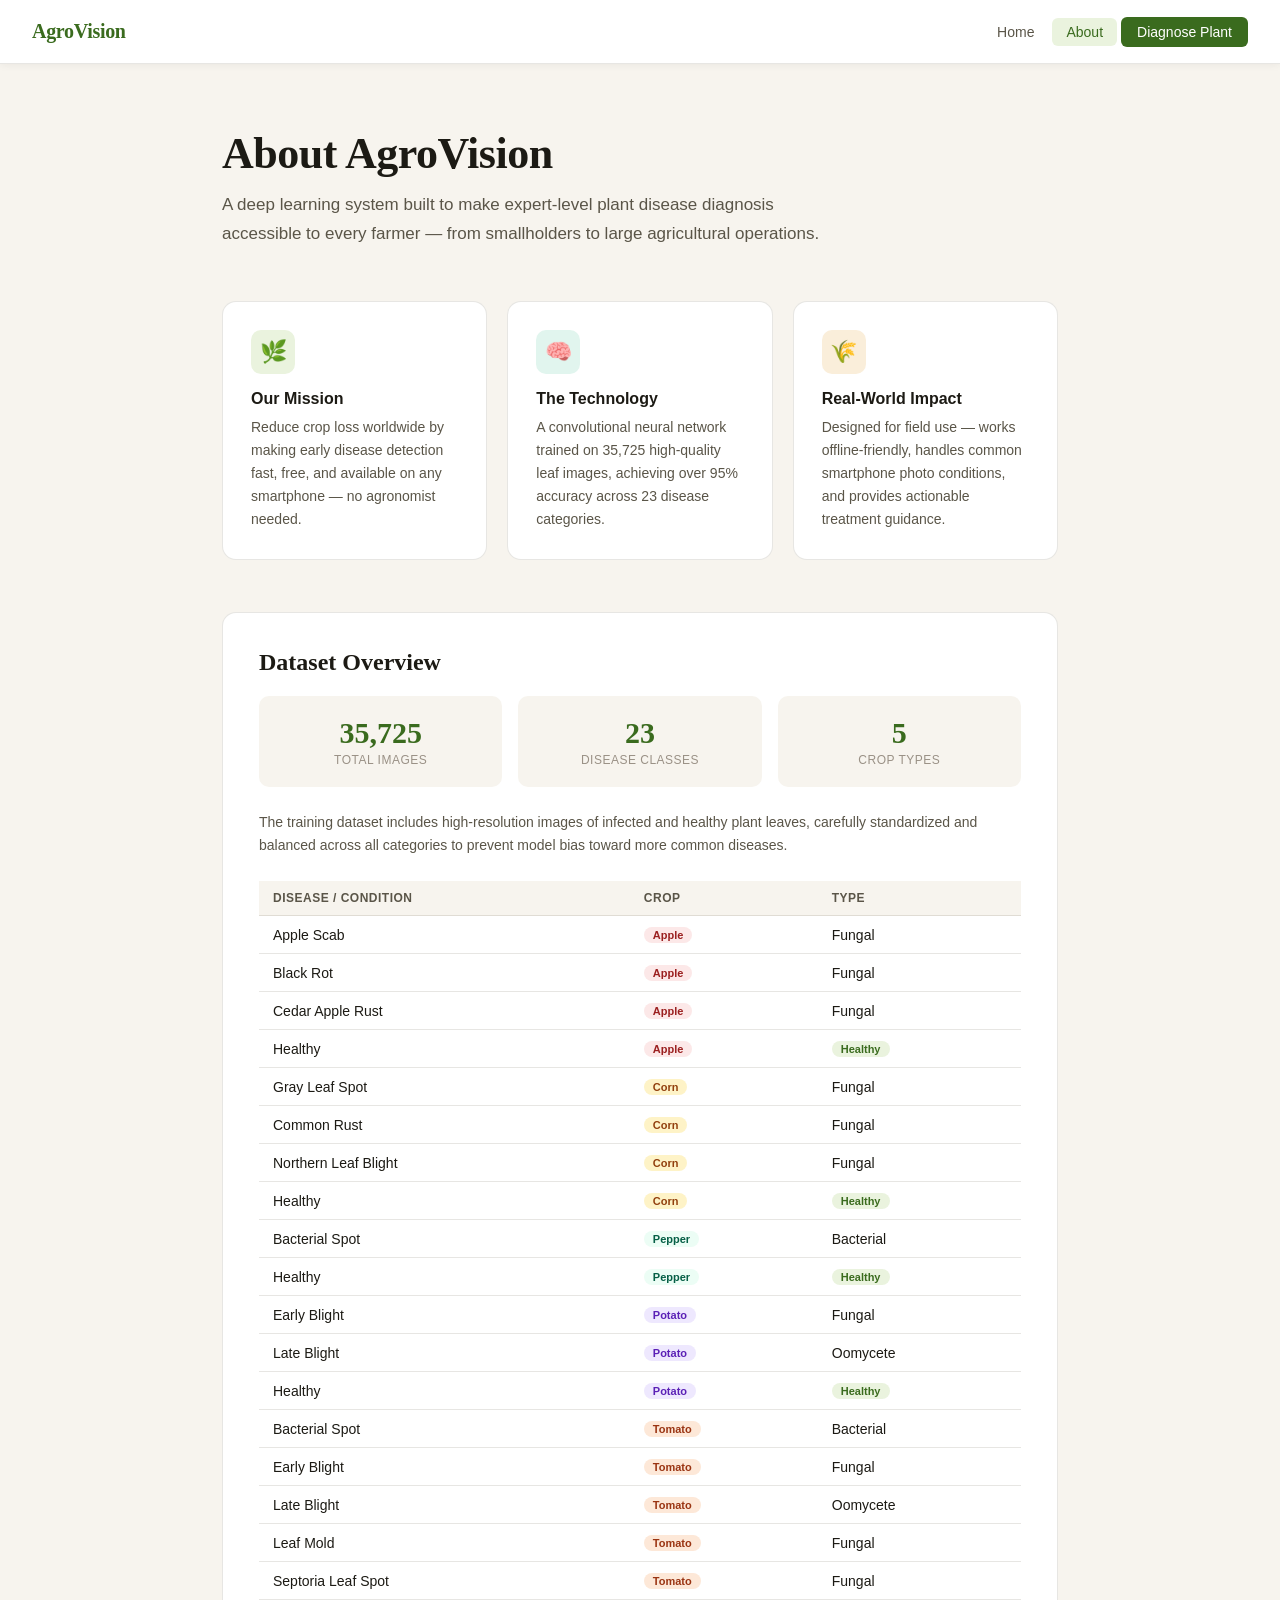
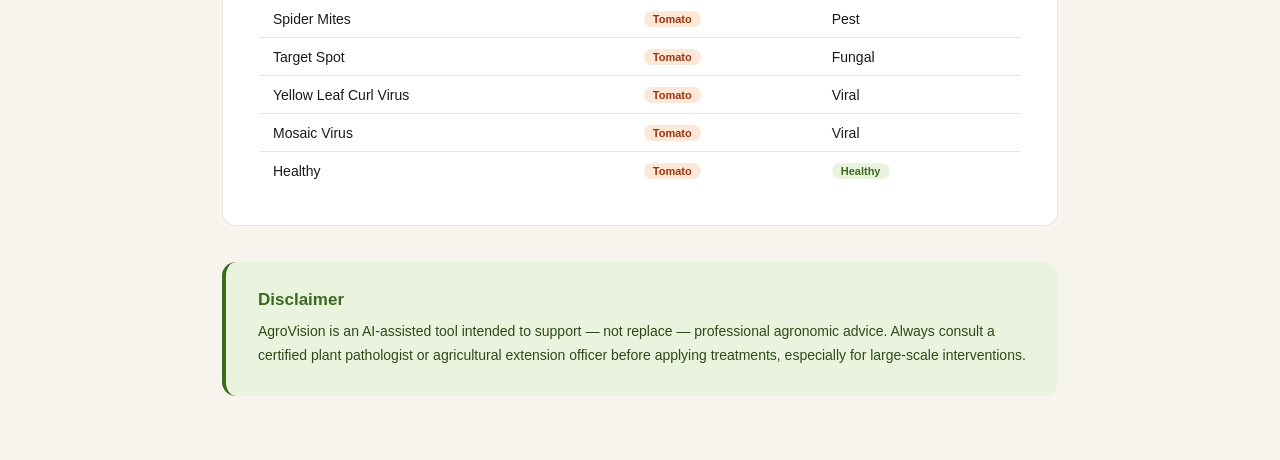
==== about.html @ 7ec57bdf "Add files via upload" ====
<!DOCTYPE html>
<html lang="en">
<head>
<meta charset="UTF-8">
<meta name="viewport" content="width=device-width, initial-scale=1.0">
<title>About - AgroVision</title>
<link rel="stylesheet" href="style.css">
</head>

<body>

<nav>
<a class="nav-brand" href="index.html">
<span class="brand-name">AgroVision</span>
</a>

<ul class="nav-links">
<li><a href="index.html">Home</a></li>
<li><a href="about.html" class="active">About</a></li>
<li><a href="diagnose.html" class="nav-cta">Diagnose Plant</a></li>
</ul>
</nav>

<div class="about-layout">
    <h1>About AgroVision</h1>
    <p>A deep learning system built to make expert-level plant disease diagnosis accessible to every farmer — from smallholders to large agricultural operations.</p>

    <div class="about-grid">
      <div class="about-card">
        <div class="about-card-icon" style="background:var(--leaf-light)">🌿</div>
        <h3>Our Mission</h3>
        <p>Reduce crop loss worldwide by making early disease detection fast, free, and available on any smartphone — no agronomist needed.</p>
      </div>
      <div class="about-card">
        <div class="about-card-icon" style="background:var(--teal-light)">🧠</div>
        <h3>The Technology</h3>
        <p>A convolutional neural network trained on 35,725 high-quality leaf images, achieving over 95% accuracy across 23 disease categories.</p>
      </div>
      <div class="about-card">
        <div class="about-card-icon" style="background:var(--amber-light)">🌾</div>
        <h3>Real-World Impact</h3>
        <p>Designed for field use — works offline-friendly, handles common smartphone photo conditions, and provides actionable treatment guidance.</p>
      </div>
    </div>

    <div class="dataset-section">
      <h2>Dataset Overview</h2>
      <div class="dataset-stats">
        <div class="ds-stat">
          <span class="ds-stat-num">35,725</span>
          <span class="ds-stat-label">Total Images</span>
        </div>
        <div class="ds-stat">
          <span class="ds-stat-num">23</span>
          <span class="ds-stat-label">Disease Classes</span>
        </div>
        <div class="ds-stat">
          <span class="ds-stat-num">5</span>
          <span class="ds-stat-label">Crop Types</span>
        </div>
      </div>
      <p style="font-size:14px;color:var(--ink2);margin-bottom:24px;font-weight:300;line-height:1.65">The training dataset includes high-resolution images of infected and healthy plant leaves, carefully standardized and balanced across all categories to prevent model bias toward more common diseases.</p>

      <table class="diseases-table">
        <thead>
          <tr>
            <th>Disease / Condition</th>
            <th>Crop</th>
            <th>Type</th>
          </tr>
        </thead>
        <tbody>
          <tr><td>Apple Scab</td><td><span class="crop-tag tag-apple">Apple</span></td><td>Fungal</td></tr>
          <tr><td>Black Rot</td><td><span class="crop-tag tag-apple">Apple</span></td><td>Fungal</td></tr>
          <tr><td>Cedar Apple Rust</td><td><span class="crop-tag tag-apple">Apple</span></td><td>Fungal</td></tr>
          <tr><td>Healthy</td><td><span class="crop-tag tag-apple">Apple</span></td><td><span class="crop-tag tag-healthy">Healthy</span></td></tr>
          <tr><td>Gray Leaf Spot</td><td><span class="crop-tag tag-corn">Corn</span></td><td>Fungal</td></tr>
          <tr><td>Common Rust</td><td><span class="crop-tag tag-corn">Corn</span></td><td>Fungal</td></tr>
          <tr><td>Northern Leaf Blight</td><td><span class="crop-tag tag-corn">Corn</span></td><td>Fungal</td></tr>
          <tr><td>Healthy</td><td><span class="crop-tag tag-corn">Corn</span></td><td><span class="crop-tag tag-healthy">Healthy</span></td></tr>
          <tr><td>Bacterial Spot</td><td><span class="crop-tag tag-pepper">Pepper</span></td><td>Bacterial</td></tr>
          <tr><td>Healthy</td><td><span class="crop-tag tag-pepper">Pepper</span></td><td><span class="crop-tag tag-healthy">Healthy</span></td></tr>
          <tr><td>Early Blight</td><td><span class="crop-tag tag-potato">Potato</span></td><td>Fungal</td></tr>
          <tr><td>Late Blight</td><td><span class="crop-tag tag-potato">Potato</span></td><td>Oomycete</td></tr>
          <tr><td>Healthy</td><td><span class="crop-tag tag-potato">Potato</span></td><td><span class="crop-tag tag-healthy">Healthy</span></td></tr>
          <tr><td>Bacterial Spot</td><td><span class="crop-tag tag-tomato">Tomato</span></td><td>Bacterial</td></tr>
          <tr><td>Early Blight</td><td><span class="crop-tag tag-tomato">Tomato</span></td><td>Fungal</td></tr>
          <tr><td>Late Blight</td><td><span class="crop-tag tag-tomato">Tomato</span></td><td>Oomycete</td></tr>
          <tr><td>Leaf Mold</td><td><span class="crop-tag tag-tomato">Tomato</span></td><td>Fungal</td></tr>
          <tr><td>Septoria Leaf Spot</td><td><span class="crop-tag tag-tomato">Tomato</span></td><td>Fungal</td></tr>
          <tr><td>Spider Mites</td><td><span class="crop-tag tag-tomato">Tomato</span></td><td>Pest</td></tr>
          <tr><td>Target Spot</td><td><span class="crop-tag tag-tomato">Tomato</span></td><td>Fungal</td></tr>
          <tr><td>Yellow Leaf Curl Virus</td><td><span class="crop-tag tag-tomato">Tomato</span></td><td>Viral</td></tr>
          <tr><td>Mosaic Virus</td><td><span class="crop-tag tag-tomato">Tomato</span></td><td>Viral</td></tr>
          <tr><td>Healthy</td><td><span class="crop-tag tag-tomato">Tomato</span></td><td><span class="crop-tag tag-healthy">Healthy</span></td></tr>
        </tbody>
      </table>
    </div>

    <div style="background:var(--leaf-light);border-radius:var(--radius);padding:28px 32px;border-left:4px solid var(--leaf)">
      <h3 style="font-size:17px;font-weight:600;color:var(--leaf);margin-bottom:10px">Disclaimer</h3>
      <p style="font-size:14px;color:#2d4a18;line-height:1.7;font-weight:300">AgroVision is an AI-assisted tool intended to support — not replace — professional agronomic advice. Always consult a certified plant pathologist or agricultural extension officer before applying treatments, especially for large-scale interventions.</p>
    </div>
  </div>
</div>

<script src="script.js"></script>

</body>
</html>
---- style.css ----
:root {
    --bg: #F7F4EE;
    --bg2: #EFEBE1;
    --card: #FFFFFF;
    --ink: #1C1A14;
    --ink2: #5A5548;
    --ink3: #9A9186;
    --leaf: #3A6B1E;
    --leaf-light: #EAF3DE;
    --leaf-mid: #639922;
    --amber: #BA7517;
    --amber-light: #FAEEDA;
    --red: #A32D2D;
    --red-light: #FCEBEB;
    --teal: #0F6E56;
    --teal-light: #E1F5EE;
    --border: rgba(60,50,30,0.12);
    --border-strong: rgba(60,50,30,0.22);
    --radius: 14px;
    --radius-sm: 8px;
    --shadow: 0 2px 16px rgba(30,25,10,0.08);
    --shadow-md: 0 6px 32px rgba(30,25,10,0.12);
  }

  * { box-sizing: border-box; margin: 0; padding: 0; }

  body {
    font-family: 'DM Sans', sans-serif;
    background: var(--bg);
    color: var(--ink);
    min-height: 100vh;
    font-size: 15px;
  }

  /* ── NAV ── */
  nav {
    background: var(--card);
    border-bottom: 1px solid var(--border);
    padding: 0 2rem;
    display: flex;
    align-items: center;
    justify-content: space-between;
    height: 64px;
    position: sticky;
    top: 0;
    z-index: 100;
    box-shadow: 0 1px 8px rgba(30,25,10,0.06);
  }

  .nav-brand {
    display: flex;
    align-items: center;
    gap: 10px;
    text-decoration: none;
  }

  .nav-logo {
    width: 34px;
    height: 34px;
    background: var(--leaf);
    border-radius: 8px;
    display: flex;
    align-items: center;
    justify-content: center;
  }

  .nav-logo svg { width: 20px; height: 20px; fill: #fff; }

  .brand-name {
    font-family: 'Playfair Display', serif;
    font-size: 20px;
    font-weight: 700;
    color: var(--leaf);
    letter-spacing: -0.3px;
  }

  .nav-links {
    display: flex;
    gap: 4px;
    list-style: none;
  }

  .nav-links a {
    text-decoration: none;
    color: var(--ink2);
    font-size: 14px;
    font-weight: 500;
    padding: 6px 14px;
    border-radius: 6px;
    transition: all 0.15s;
  }

  .nav-links a:hover { background: var(--bg); color: var(--ink); }
  .nav-links a.active { background: var(--leaf-light); color: var(--leaf); }

  .nav-cta {
    background: var(--leaf);
    color: #fff !important;
    border-radius: 7px;
    padding: 7px 16px !important;
  }

  .nav-cta.active{
background: var(--leaf);
color: #fff !important;
}

  .nav-cta:hover { background: #2d5518 !important; color: #fff !important; }

 

  /* ── HERO ── */
  .hero {
    background: var(--card);
    border-bottom: 1px solid var(--border);
    padding: 80px 2rem 72px;
    text-align: center;
    position: relative;
    overflow: hidden;
  }

  .hero-grain {
    position: absolute;
    inset: 0;
    background-image: url("data:image/svg+xml,%3Csvg viewBox='0 0 256 256' xmlns='http://www.w3.org/2000/svg'%3E%3Cfilter id='n'%3E%3CfeTurbulence type='fractalNoise' baseFrequency='0.9' numOctaves='4' stitchTiles='stitch'/%3E%3C/filter%3E%3Crect width='100%25' height='100%25' filter='url(%23n)' opacity='0.03'/%3E%3C/svg%3E");
    background-size: 200px;
    pointer-events: none;
    opacity: 0.5;
  }

  .hero-badge {
    display: inline-flex;
    align-items: center;
    gap: 6px;
    background: var(--leaf-light);
    color: var(--leaf);
    font-size: 12px;
    font-weight: 600;
    padding: 4px 12px;
    border-radius: 20px;
    margin-bottom: 24px;
    letter-spacing: 0.5px;
    text-transform: uppercase;
  }

  .hero-badge::before {
    content: '';
    width: 6px; height: 6px;
    background: var(--leaf-mid);
    border-radius: 50%;
    animation: pulse 2s infinite;
  }

  @keyframes pulse { 0%,100%{opacity:1;transform:scale(1)} 50%{opacity:0.5;transform:scale(0.8)} }

  .hero h1 {
    font-family: 'Playfair Display', serif;
    font-size: clamp(36px, 5vw, 60px);
    font-weight: 700;
    color: var(--ink);
    line-height: 1.1;
    margin-bottom: 20px;
    letter-spacing: -1px;
  }

  .hero h1 em {
    color: var(--leaf);
    font-style: normal;
  }

  .hero p {
    font-size: 17px;
    color: var(--ink2);
    max-width: 520px;
    margin: 0 auto 40px;
    line-height: 1.7;
    font-weight: 300;
  }

  .hero-actions {
    display: flex;
    gap: 12px;
    justify-content: center;
    flex-wrap: wrap;
  }

  .btn-primary {
    background: var(--leaf);
    color: #fff;
    border: none;
    padding: 14px 28px;
    border-radius: 8px;
    font-size: 15px;
    font-weight: 600;
    cursor: pointer;
    transition: all 0.2s;
    font-family: inherit;
    display: inline-flex;
    align-items: center;
    gap: 8px;
  }

  .btn-primary:hover { background: #2d5518; transform: translateY(-1px); box-shadow: 0 4px 16px rgba(58,107,30,0.3); }

  .btn-secondary {
    background: transparent;
    color: var(--ink);
    border: 1.5px solid var(--border-strong);
    padding: 13px 24px;
    border-radius: 8px;
    font-size: 15px;
    font-weight: 500;
    cursor: pointer;
    transition: all 0.2s;
    font-family: inherit;
  }

  .btn-secondary:hover { background: var(--bg); border-color: var(--ink3); }

  /* ── STATS BAR ── */
  .stats-bar {
    background: var(--leaf);
    color: #fff;
    padding: 20px 2rem;
    display: flex;
    justify-content: center;
    gap: 60px;
    flex-wrap: wrap;
  }

  .stat-item { text-align: center; }
  .stat-num { font-family: 'Playfair Display', serif; font-size: 28px; font-weight: 700; display: block; }
  .stat-label { font-size: 12px; opacity: 0.7; text-transform: uppercase; letter-spacing: 0.5px; margin-top: 2px; }

  /* ── HOW IT WORKS ── */
  .section {
    padding: 72px 2rem;
    max-width: 1100px;
    margin: 0 auto;
  }

  .section-header {
    text-align: center;
    margin-bottom: 52px;
  }

  .section-tag {
    font-size: 12px;
    font-weight: 600;
    color: var(--leaf);
    text-transform: uppercase;
    letter-spacing: 1px;
    margin-bottom: 10px;
  }

  .section-header h2 {
    font-family: 'Playfair Display', serif;
    font-size: clamp(28px, 4vw, 40px);
    font-weight: 700;
    color: var(--ink);
    letter-spacing: -0.5px;
    margin-bottom: 12px;
  }

  .section-header p {
    color: var(--ink2);
    font-size: 16px;
    font-weight: 300;
    max-width: 460px;
    margin: 0 auto;
    line-height: 1.7;
  }

  .steps-grid {
    display: grid;
    grid-template-columns: repeat(auto-fit, minmax(240px, 1fr));
    gap: 24px;
  }

  .step-card {
    background: var(--card);
    border: 1px solid var(--border);
    border-radius: var(--radius);
    padding: 32px 28px;
    position: relative;
    transition: transform 0.2s, box-shadow 0.2s;
  }

  .step-card:hover { transform: translateY(-3px); box-shadow: var(--shadow-md); }

  .step-num {
    width: 40px;
    height: 40px;
    background: var(--leaf-light);
    border-radius: 10px;
    display: flex;
    align-items: center;
    justify-content: center;
    font-family: 'Playfair Display', serif;
    font-size: 18px;
    font-weight: 700;
    color: var(--leaf);
    margin-bottom: 20px;
  }

  .step-icon {
    width: 48px;
    height: 48px;
    margin-bottom: 16px;
    color: var(--leaf);
  }

  .step-card h3 {
    font-size: 17px;
    font-weight: 600;
    color: var(--ink);
    margin-bottom: 8px;
  }

  .step-card p {
    font-size: 14px;
    color: var(--ink2);
    line-height: 1.65;
    font-weight: 300;
  }

  /* ── SUPPORTED CROPS ── */
  .crops-section {
    background: var(--card);
    padding: 64px 2rem;
    border-top: 1px solid var(--border);
    border-bottom: 1px solid var(--border);
  }

  .crops-grid {
    display: flex;
    justify-content: center;
    gap: 20px;
    flex-wrap: wrap;
    max-width: 900px;
    margin: 0 auto;
  }

  .crop-chip {
    display: flex;
    align-items: center;
    gap: 10px;
    background: var(--bg);
    border: 1.5px solid var(--border);
    border-radius: 40px;
    padding: 10px 20px;
    font-size: 14px;
    font-weight: 500;
    color: var(--ink);
    transition: all 0.2s;
    cursor: pointer;
  }

  .crop-chip:hover { background: var(--leaf-light); border-color: var(--leaf); color: var(--leaf); }
  .crop-chip span { font-size: 22px; }

  /* ── DIAGNOSE PAGE ── */
  .diagnose-layout {
    display: grid;
    grid-template-columns: 1fr 1fr;
    gap: 28px;
    max-width: 1080px;
    margin: 0 auto;
    padding: 48px 2rem;
  }

  @media (max-width: 768px) {
    .diagnose-layout { grid-template-columns: 1fr; }
    nav { padding: 0 1rem; }
    .stats-bar { gap: 32px; }
  }

  .upload-card {
    background: var(--card);
    border: 1px solid var(--border);
    border-radius: var(--radius);
    padding: 32px;
    box-shadow: var(--shadow);
  }

  .upload-card h2 {
    font-family: 'Playfair Display', serif;
    font-size: 22px;
    font-weight: 600;
    color: var(--ink);
    margin-bottom: 6px;
  }

  .upload-card > p {
    font-size: 14px;
    color: var(--ink2);
    margin-bottom: 28px;
    font-weight: 300;
  }

  .drop-zone {
    border: 2px dashed var(--border-strong);
    border-radius: 12px;
    padding: 48px 24px;
    text-align: center;
    cursor: pointer;
    transition: all 0.2s;
    background: var(--bg);
    position: relative;
  }

  .drop-zone:hover, .drop-zone.dragging {
    border-color: var(--leaf);
    background: var(--leaf-light);
  }

  .drop-zone-icon {
    width: 56px;
    height: 56px;
    background: var(--leaf-light);
    border-radius: 12px;
    display: flex;
    align-items: center;
    justify-content: center;
    margin: 0 auto 16px;
    color: var(--leaf);
  }

  .drop-zone-icon svg { width: 28px; height: 28px; }

  .drop-zone h3 {
    font-size: 16px;
    font-weight: 600;
    color: var(--ink);
    margin-bottom: 6px;
  }

  .drop-zone p {
    font-size: 13px;
    color: var(--ink3);
    font-weight: 300;
  }

  .drop-zone p strong { color: var(--leaf); font-weight: 600; }

  #fileInput { display: none; }

  .preview-area {
    display: none;
    margin-top: 20px;
    border-radius: 10px;
    overflow: hidden;
    position: relative;
  }

  .preview-area img {
    width: 100%;
    display: block;
    border-radius: 10px;
    max-height: 280px;
    object-fit: cover;
  }

  .preview-remove {
    position: absolute;
    top: 10px;
    right: 10px;
    background: rgba(0,0,0,0.6);
    color: #fff;
    border: none;
    border-radius: 6px;
    padding: 6px 10px;
    font-size: 12px;
    cursor: pointer;
    font-family: inherit;
  }

  .tips-list {
    margin-top: 24px;
    background: var(--amber-light);
    border-radius: 10px;
    padding: 16px 20px;
    border-left: 3px solid var(--amber);
  }

  .tips-list h4 {
    font-size: 13px;
    font-weight: 600;
    color: var(--amber);
    margin-bottom: 10px;
    text-transform: uppercase;
    letter-spacing: 0.5px;
  }

  .tips-list ul {
    list-style: none;
    display: flex;
    flex-direction: column;
    gap: 6px;
  }

  .tips-list li {
    font-size: 13px;
    color: #6B4F1A;
    font-weight: 400;
    display: flex;
    align-items: flex-start;
    gap: 8px;
  }

  .tips-list li::before {
    content: '✓';
    color: var(--amber);
    font-weight: 700;
    flex-shrink: 0;
    margin-top: 1px;
  }

  .analyze-btn {
    width: 100%;
    margin-top: 20px;
    background: var(--leaf);
    color: #fff;
    border: none;
    padding: 16px;
    border-radius: 10px;
    font-size: 16px;
    font-weight: 600;
    cursor: pointer;
    transition: all 0.2s;
    font-family: inherit;
    display: flex;
    align-items: center;
    justify-content: center;
    gap: 10px;
  }

  .analyze-btn:hover:not(:disabled) { background: #2d5518; }
  .analyze-btn:disabled { opacity: 0.45; cursor: not-allowed; }

  /* ── RESULTS PANEL ── */
  .results-card {
    background: var(--card);
    border: 1px solid var(--border);
    border-radius: var(--radius);
    padding: 32px;
    box-shadow: var(--shadow);
    display: flex;
    flex-direction: column;
    gap: 24px;
  }

  .results-placeholder {
    display: flex;
    flex-direction: column;
    align-items: center;
    justify-content: center;
    min-height: 380px;
    text-align: center;
    color: var(--ink3);
  }

  .results-placeholder svg { width: 60px; height: 60px; opacity: 0.3; margin-bottom: 16px; }
  .results-placeholder h3 { font-size: 16px; font-weight: 500; margin-bottom: 6px; color: var(--ink2); }
  .results-placeholder p { font-size: 13px; font-weight: 300; }

  .loading-state {
    display: none;
    flex-direction: column;
    align-items: center;
    justify-content: center;
    min-height: 380px;
    gap: 20px;
  }

  .spinner {
    width: 52px;
    height: 52px;
    border: 3px solid var(--border);
    border-top-color: var(--leaf);
    border-radius: 50%;
    animation: spin 0.9s linear infinite;
  }

  @keyframes spin { to { transform: rotate(360deg); } }

  .loading-text { font-size: 15px; color: var(--ink2); font-weight: 400; }
  .loading-sub { font-size: 13px; color: var(--ink3); font-weight: 300; }

  .result-content { display: none; }

  /* Disease result cards */
  .disease-header {
    display: flex;
    align-items: flex-start;
    gap: 16px;
    padding-bottom: 20px;
    border-bottom: 1px solid var(--border);
  }

  .disease-icon {
    width: 52px;
    height: 52px;
    border-radius: 12px;
    display: flex;
    align-items: center;
    justify-content: center;
    flex-shrink: 0;
    font-size: 24px;
  }

  .severity-high .disease-icon { background: var(--red-light); }
  .severity-medium .disease-icon { background: var(--amber-light); }
  .severity-low .disease-icon { background: var(--leaf-light); }

  .disease-title h3 {
    font-family: 'Playfair Display', serif;
    font-size: 20px;
    font-weight: 600;
    color: var(--ink);
    margin-bottom: 6px;
  }

  .severity-badge {
    display: inline-flex;
    align-items: center;
    gap: 5px;
    padding: 3px 10px;
    border-radius: 20px;
    font-size: 11px;
    font-weight: 600;
    text-transform: uppercase;
    letter-spacing: 0.5px;
  }

  .badge-red { background: var(--red-light); color: var(--red); }
  .badge-amber { background: var(--amber-light); color: var(--amber); }
  .badge-green { background: var(--leaf-light); color: var(--leaf); }

  /* Confidence meter */
  .confidence-section label {
    font-size: 12px;
    font-weight: 600;
    color: var(--ink3);
    text-transform: uppercase;
    letter-spacing: 0.5px;
    display: flex;
    justify-content: space-between;
    margin-bottom: 8px;
  }

  .confidence-section label span {
    font-size: 15px;
    font-weight: 700;
    color: var(--leaf);
    text-transform: none;
    letter-spacing: 0;
  }

  .confidence-bar {
    height: 8px;
    background: var(--bg2);
    border-radius: 10px;
    overflow: hidden;
  }

  .confidence-fill {
    height: 100%;
    background: var(--leaf);
    border-radius: 10px;
    transition: width 0.8s cubic-bezier(0.4,0,0.2,1);
  }

  /* Top predictions */
  .predictions-list {
    display: flex;
    flex-direction: column;
    gap: 10px;
  }

  .prediction-item {
    display: flex;
    align-items: center;
    gap: 12px;
  }

  .prediction-label {
    font-size: 13px;
    color: var(--ink2);
    width: 180px;
    flex-shrink: 0;
    font-weight: 400;
  }

  .prediction-bar-wrap {
    flex: 1;
    height: 6px;
    background: var(--bg2);
    border-radius: 10px;
    overflow: hidden;
  }

  .prediction-bar { height: 100%; border-radius: 10px; background: var(--border-strong); }
  .prediction-bar.top { background: var(--leaf); }

  .prediction-pct {
    font-size: 12px;
    font-weight: 600;
    color: var(--ink3);
    min-width: 36px;
    text-align: right;
  }

  /* Treatment section */
  .treatment-tabs {
    display: flex;
    gap: 4px;
    border-bottom: 1px solid var(--border);
    padding-bottom: 0;
    margin-bottom: 16px;
  }

  .tab-btn {
    padding: 8px 16px;
    border: none;
    background: none;
    font-family: inherit;
    font-size: 13px;
    font-weight: 500;
    color: var(--ink3);
    cursor: pointer;
    border-bottom: 2px solid transparent;
    margin-bottom: -1px;
    transition: all 0.15s;
  }

  .tab-btn.active { color: var(--leaf); border-bottom-color: var(--leaf); }
  .tab-btn:hover { color: var(--ink); }

  .tab-panel { display: none; }
  .tab-panel.active { display: block; }

  .treatment-item {
    display: flex;
    gap: 12px;
    padding: 12px 0;
    border-bottom: 1px solid var(--border);
  }

  .treatment-item:last-child { border-bottom: none; }

  .treatment-num {
    width: 24px;
    height: 24px;
    background: var(--leaf-light);
    color: var(--leaf);
    border-radius: 50%;
    display: flex;
    align-items: center;
    justify-content: center;
    font-size: 12px;
    font-weight: 700;
    flex-shrink: 0;
    margin-top: 1px;
  }

  .treatment-item p {
    font-size: 13px;
    color: var(--ink2);
    line-height: 1.6;
    font-weight: 300;
  }

  .treatment-item strong { color: var(--ink); font-weight: 500; }

  /* Action buttons */
  .result-actions {
    display: flex;
    gap: 10px;
  }

  .action-btn {
    flex: 1;
    padding: 11px;
    border-radius: 8px;
    font-family: inherit;
    font-size: 13px;
    font-weight: 600;
    cursor: pointer;
    transition: all 0.15s;
    display: flex;
    align-items: center;
    justify-content: center;
    gap: 6px;
  }

  .action-btn-primary { background: var(--leaf); color: #fff; border: none; }
  .action-btn-primary:hover { background: #2d5518; }
  .action-btn-outline { background: transparent; color: var(--ink2); border: 1.5px solid var(--border-strong); }
  .action-btn-outline:hover { background: var(--bg); color: var(--ink); }

  /* ── ABOUT PAGE ── */
  .about-layout {
    max-width: 900px;
    margin: 0 auto;
    padding: 64px 2rem;
  }

  .about-layout h1 {
    font-family: 'Playfair Display', serif;
    font-size: clamp(28px, 4vw, 44px);
    font-weight: 700;
    color: var(--ink);
    margin-bottom: 12px;
    letter-spacing: -0.5px;
  }

  .about-layout > p {
    font-size: 17px;
    color: var(--ink2);
    margin-bottom: 52px;
    font-weight: 300;
    line-height: 1.7;
    max-width: 600px;
  }

  .about-grid {
    display: grid;
    grid-template-columns: repeat(auto-fit, minmax(240px, 1fr));
    gap: 20px;
    margin-bottom: 52px;
  }

  .about-card {
    background: var(--card);
    border: 1px solid var(--border);
    border-radius: var(--radius);
    padding: 28px;
  }

  .about-card-icon {
    width: 44px;
    height: 44px;
    border-radius: 10px;
    margin-bottom: 16px;
    display: flex;
    align-items: center;
    justify-content: center;
    font-size: 22px;
  }

  .about-card h3 {
    font-size: 16px;
    font-weight: 600;
    color: var(--ink);
    margin-bottom: 8px;
  }

  .about-card p {
    font-size: 14px;
    color: var(--ink2);
    line-height: 1.65;
    font-weight: 300;
  }

  .dataset-section {
    background: var(--card);
    border: 1px solid var(--border);
    border-radius: var(--radius);
    padding: 36px;
    margin-bottom: 36px;
  }

  .dataset-section h2 {
    font-family: 'Playfair Display', serif;
    font-size: 24px;
    font-weight: 600;
    color: var(--ink);
    margin-bottom: 20px;
  }

  .dataset-stats {
    display: grid;
    grid-template-columns: repeat(3, 1fr);
    gap: 16px;
    margin-bottom: 24px;
  }

  .ds-stat {
    background: var(--bg);
    border-radius: 10px;
    padding: 20px;
    text-align: center;
  }

  .ds-stat-num {
    font-family: 'Playfair Display', serif;
    font-size: 30px;
    font-weight: 700;
    color: var(--leaf);
    display: block;
  }

  .ds-stat-label {
    font-size: 12px;
    color: var(--ink3);
    text-transform: uppercase;
    letter-spacing: 0.5px;
    margin-top: 4px;
    font-weight: 400;
  }

  .diseases-table {
    width: 100%;
    border-collapse: collapse;
    font-size: 14px;
  }

  .diseases-table th {
    text-align: left;
    padding: 10px 14px;
    background: var(--bg);
    color: var(--ink2);
    font-size: 12px;
    font-weight: 600;
    text-transform: uppercase;
    letter-spacing: 0.5px;
    border-bottom: 1px solid var(--border);
  }

  .diseases-table td {
    padding: 10px 14px;
    border-bottom: 1px solid var(--border);
    color: var(--ink);
  }

  .diseases-table tr:last-child td { border-bottom: none; }
  .diseases-table tr:hover td { background: var(--bg); }

  .crop-tag {
    display: inline-block;
    padding: 2px 9px;
    border-radius: 20px;
    font-size: 11px;
    font-weight: 600;
  }

  .tag-apple { background: #FCE8E8; color: #9B2020; }
  .tag-corn { background: #FEF3C7; color: #92400E; }
  .tag-tomato { background: #FDE8D8; color: #9A3412; }
  .tag-potato { background: #EEE8FE; color: #5B21B6; }
  .tag-pepper { background: #ECFDF5; color: #065F46; }
  .tag-healthy { background: var(--leaf-light); color: var(--leaf); }

  /* ── FOOTER ── */
  footer {
    background: var(--ink);
    color: rgba(255,255,255,0.5);
    padding: 48px 2rem 32px;
    text-align: center;
    font-size: 13px;
    font-weight: 300;
  }

  footer .footer-brand {
    font-family: 'Playfair Display', serif;
    font-size: 22px;
    font-weight: 700;
    color: #fff;
    margin-bottom: 12px;
  }

  footer p { line-height: 1.7; margin-bottom: 24px; }

  footer .footer-links {
    display: flex;
    justify-content: center;
    gap: 24px;
    list-style: none;
    margin-bottom: 32px;
  }

  footer .footer-links a { color: rgba(255,255,255,0.5); text-decoration: none; transition: color 0.15s; }
  footer .footer-links a:hover { color: #fff; }

  footer .footer-bottom { border-top: 1px solid rgba(255,255,255,0.1); padding-top: 24px; }

  /* Responsive */
  @media (max-width: 600px) {
    .dataset-stats { grid-template-columns: 1fr 1fr; }
    .hero h1 { letter-spacing: -0.5px; }
    .stats-bar { padding: 20px 1rem; gap: 20px; }
    .stat-num { font-size: 22px; }
  }

/* ===== MOBILE NAVBAR FIX ===== */
@media (max-width: 768px) {

  nav {
    height: auto;
    padding: 10px 12px;
    flex-wrap: wrap;
    gap: 8px;
  }

  .nav-brand {
    flex: 1;
  }

  .nav-links {
    width: 100%;
    justify-content: space-between;
    gap: 6px;
  }

  .nav-links li {
    flex: 1;
  }

  .nav-links a {
    display: block;
    text-align: center;
    font-size: 13px;
    padding: 8px 6px;
    white-space: nowrap;
  }

  .nav-cta {
    white-space: nowrap;
  }

  .brand-name {
    font-size: 18px;
  }
}
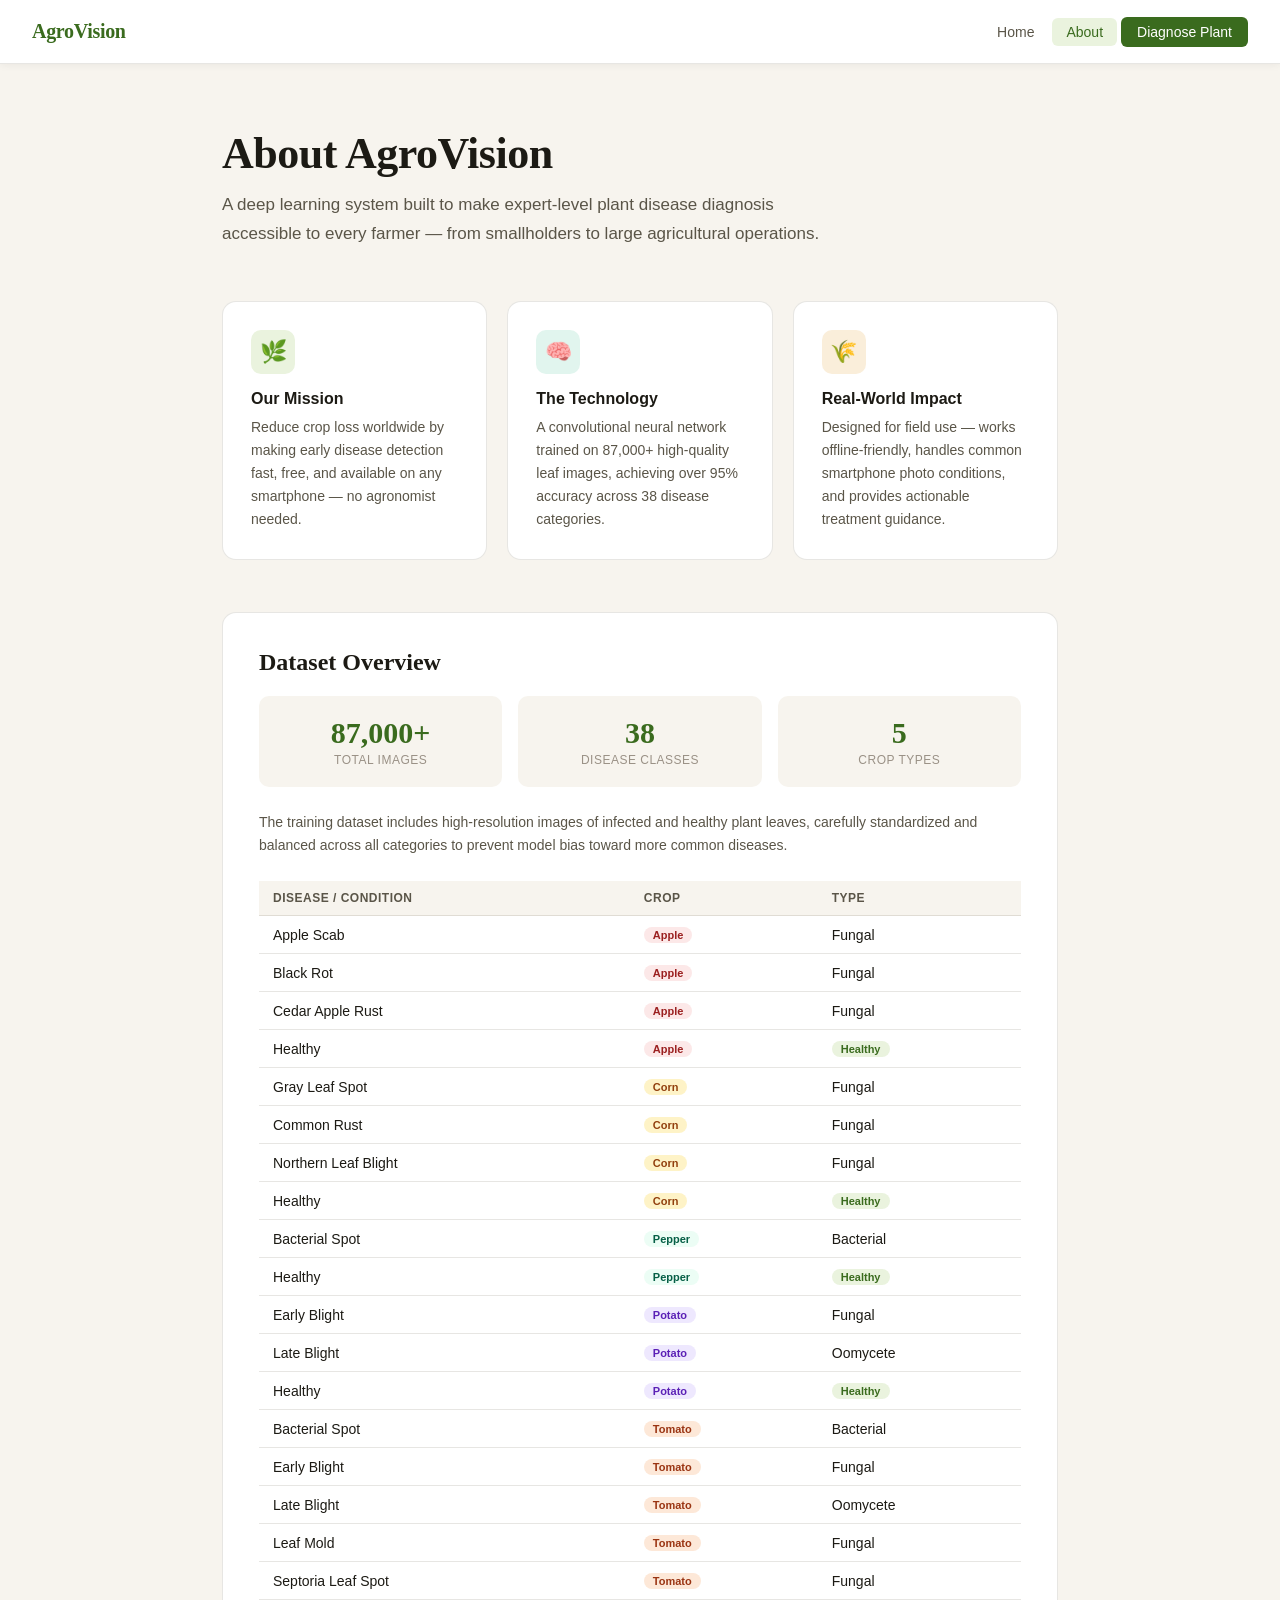
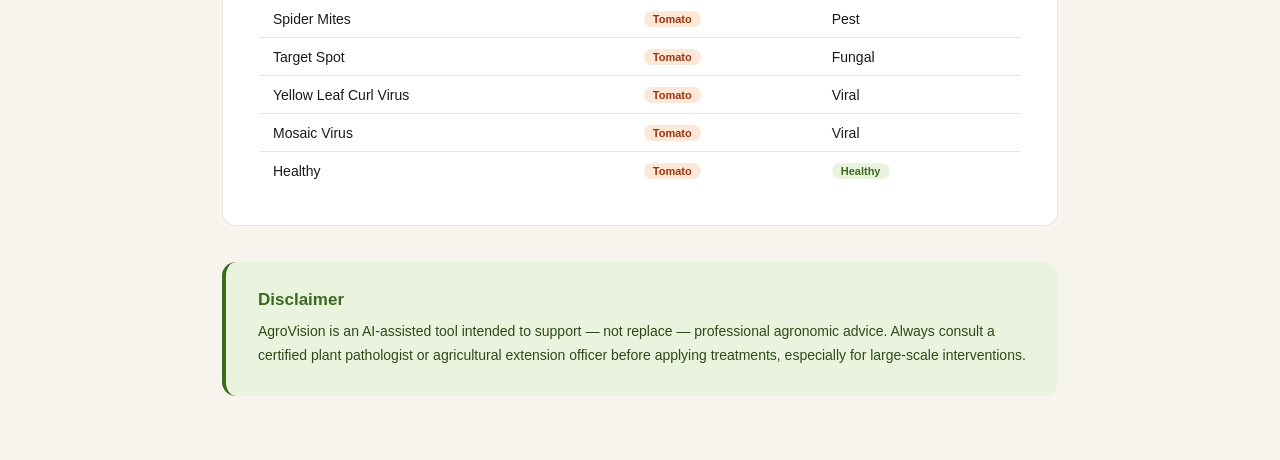
==== commit 36fab403: "Update about.html" ====
--- a/about.html
+++ b/about.html
@@ -13,7 +13,7 @@
 <a class="nav-brand" href="index.html">
 <span class="brand-name">AgroVision</span>
 </a>
-
+<button class="menu-toggle" onclick="toggleMenu()">☰</button>
 <ul class="nav-links">
 <li><a href="index.html">Home</a></li>
 <li><a href="about.html" class="active">About</a></li>
@@ -34,7 +34,7 @@
       <div class="about-card">
         <div class="about-card-icon" style="background:var(--teal-light)">🧠</div>
         <h3>The Technology</h3>
-        <p>A convolutional neural network trained on 35,725 high-quality leaf images, achieving over 95% accuracy across 23 disease categories.</p>
+        <p>A convolutional neural network trained on 87,000+ high-quality leaf images, achieving over 95% accuracy across 38 disease categories.</p>
       </div>
       <div class="about-card">
         <div class="about-card-icon" style="background:var(--amber-light)">🌾</div>
@@ -47,11 +47,11 @@
       <h2>Dataset Overview</h2>
       <div class="dataset-stats">
         <div class="ds-stat">
-          <span class="ds-stat-num">35,725</span>
+          <span class="ds-stat-num">87,000+</span>
           <span class="ds-stat-label">Total Images</span>
         </div>
         <div class="ds-stat">
-          <span class="ds-stat-num">23</span>
+          <span class="ds-stat-num">38</span>
           <span class="ds-stat-label">Disease Classes</span>
         </div>
         <div class="ds-stat">
@@ -107,4 +107,4 @@
 <script src="script.js"></script>
 
 </body>
-</html>+</html>
--- a/style.css
+++ b/style.css
@@ -1032,4 +1032,36 @@
   .brand-name {
     font-size: 18px;
   }
+}
+
+
+.menu-toggle{
+display:none;
+font-size:22px;
+background:none;
+border:none;
+cursor:pointer;
+}
+
+@media (max-width:768px){
+
+.menu-toggle{
+display:block;
+}
+
+.nav-links{
+display:none;
+flex-direction:column;
+position:absolute;
+top:60px;
+right:10px;
+background:white;
+padding:10px;
+border-radius:8px;
+box-shadow:0 5px 20px rgba(0,0,0,0.1);
+}
+
+.nav-links.show{
+display:flex;
+}
 }
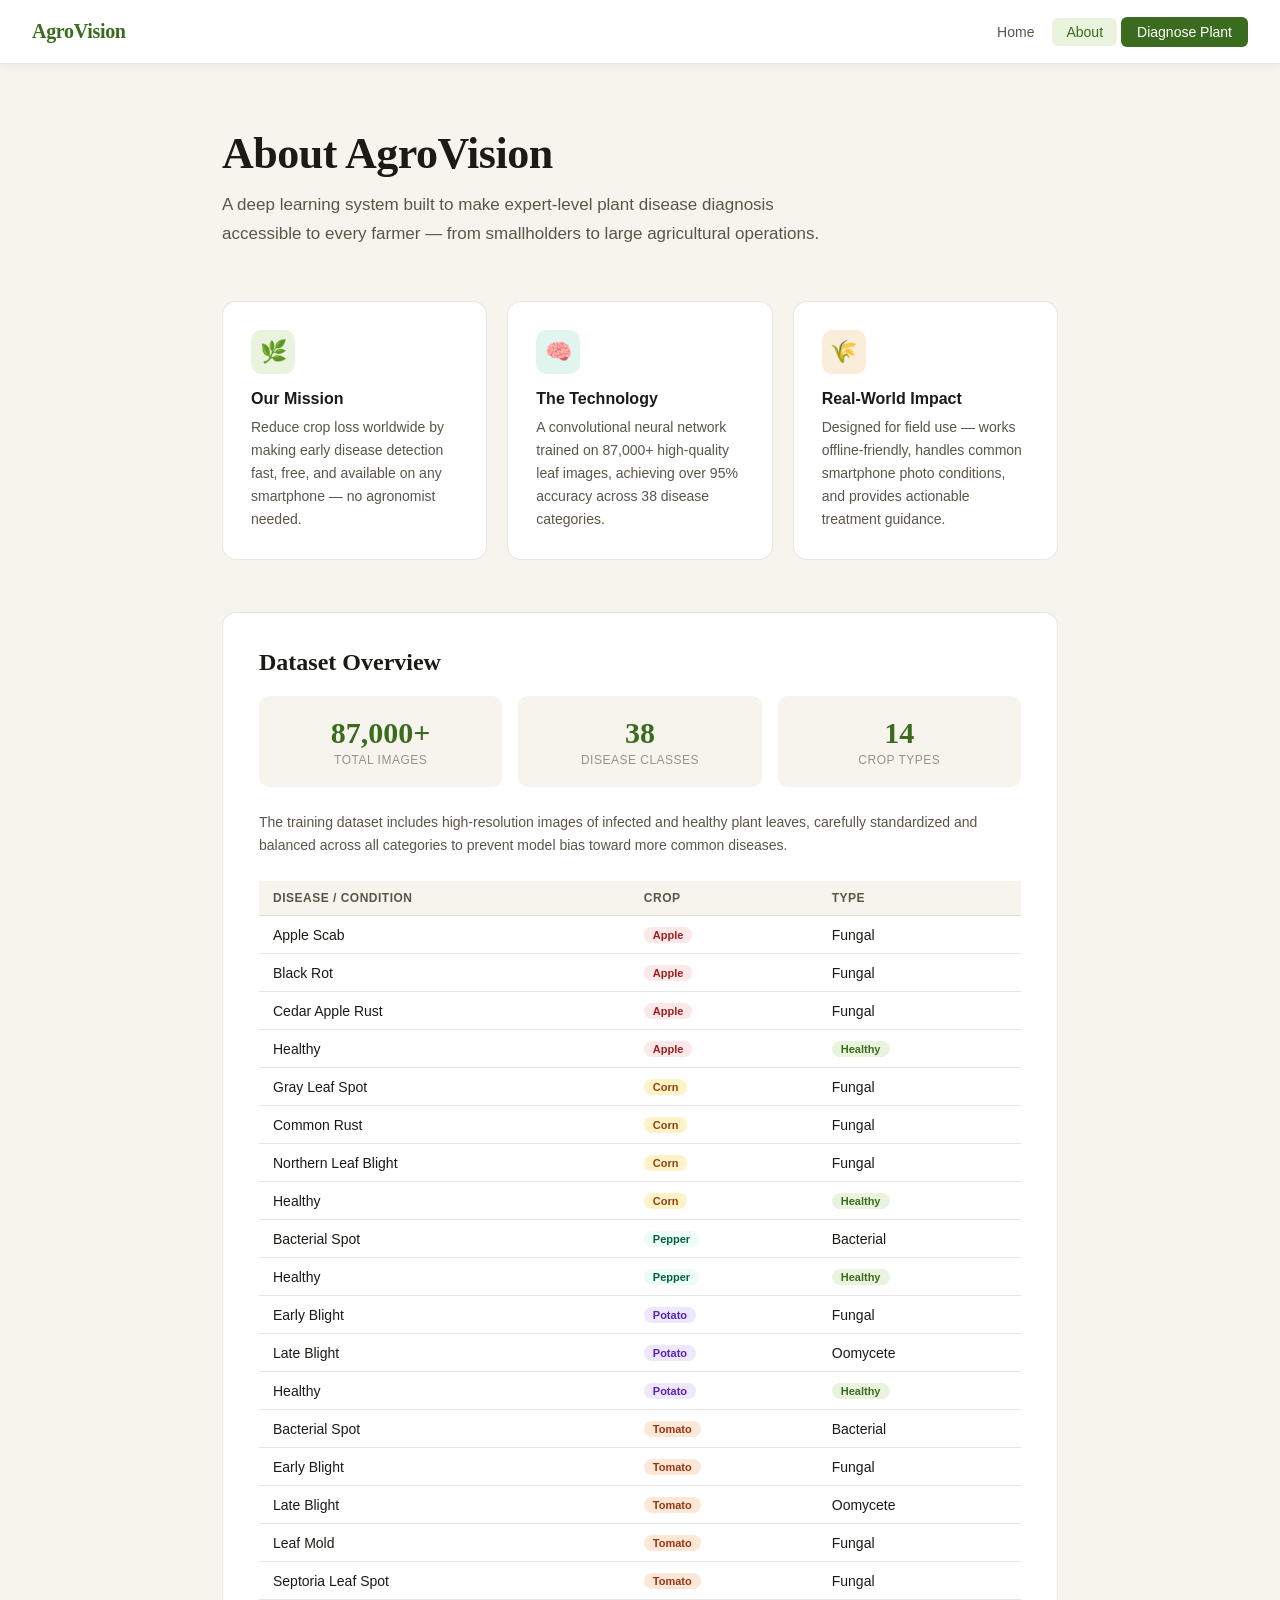
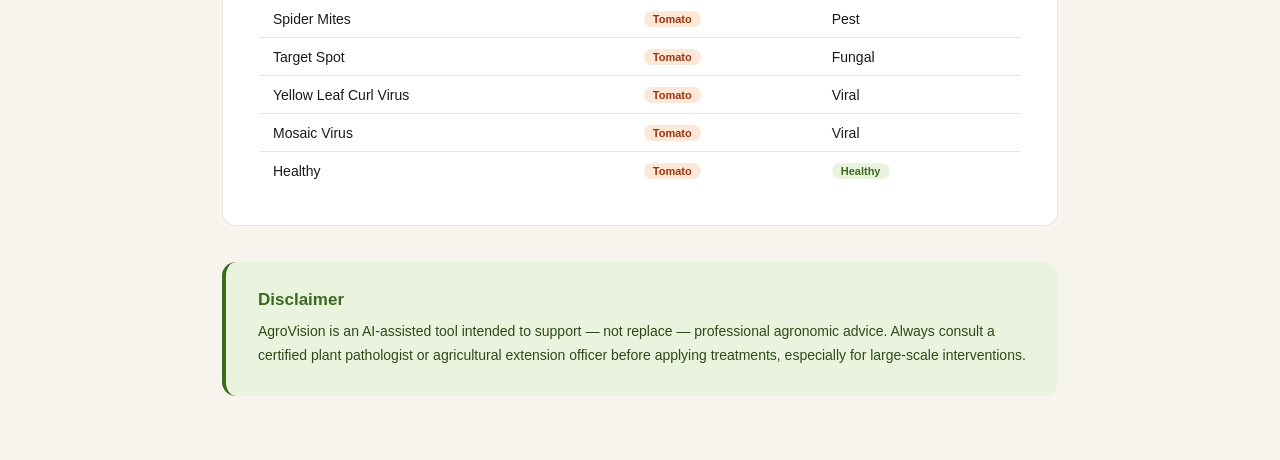
==== commit 7b95c440: "Update about.html" ====
--- a/about.html
+++ b/about.html
@@ -55,7 +55,7 @@
           <span class="ds-stat-label">Disease Classes</span>
         </div>
         <div class="ds-stat">
-          <span class="ds-stat-num">5</span>
+          <span class="ds-stat-num">14</span>
           <span class="ds-stat-label">Crop Types</span>
         </div>
       </div>
